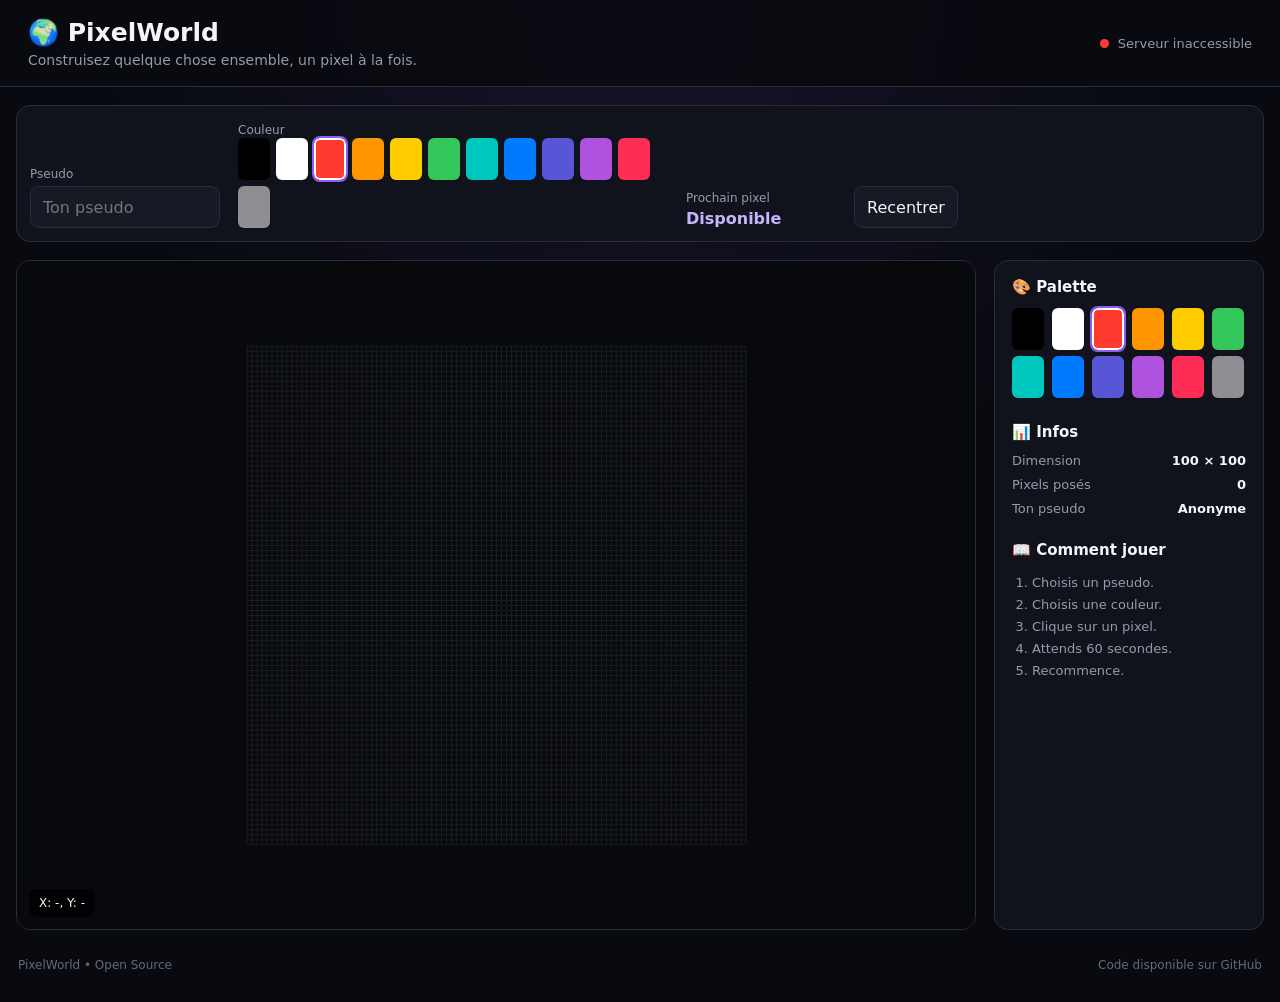
==== frontend/index.html @ 31eacc60 "V1" ====
<!DOCTYPE html>
<html lang="fr">
<head>
<meta charset="UTF-8">
<meta name="viewport" content="width=device-width, initial-scale=1.0">
<title>PixelWorld 🌍</title>
<link rel="stylesheet" href="style.css">
</head>
<body>
<header>
  <div>
    <h1>🌍 PixelWorld</h1>
    <p>Construisez quelque chose ensemble, un pixel à la fois.</p>
  </div>
  <div class="status"><span id="connectionDot"></span><span id="connectionText">Connexion...</span></div>
</header>

<main>
<section class="toolbar">
  <div class="player">
    <label for="username">Pseudo</label>
    <input id="username" maxlength="20" placeholder="Ton pseudo">
  </div>
  <div>
    <span class="label">Couleur</span>
    <div id="palette" class="palette"></div>
  </div>
  <div class="cooldown-box"><span>Prochain pixel</span><strong id="cooldown">Disponible</strong></div>
  <button id="resetView" type="button">Recentrer</button>
</section>

<section class="game">
  <div class="map-wrapper" id="mapWrapper">
    <canvas id="canvas"></canvas>
    <div id="coordinates">X: -, Y: -</div>
    <div id="message" role="status"></div>
  </div>

  <aside>
    <h2>🎨 Palette</h2>
    <div id="paletteSide"></div>
    <h2>📊 Infos</h2>
    <div class="stats">
      <div><span>Dimension</span><strong>100 × 100</strong></div>
      <div><span>Pixels posés</span><strong id="pixelCount">0</strong></div>
      <div><span>Ton pseudo</span><strong id="playerDisplay">-</strong></div>
    </div>
    <h2>📖 Comment jouer</h2>
    <ol>
      <li>Choisis un pseudo.</li>
      <li>Choisis une couleur.</li>
      <li>Clique sur un pixel.</li>
      <li>Attends 60 secondes.</li>
      <li>Recommence.</li>
    </ol>
  </aside>
</section>
</main>

<footer><span>PixelWorld • Open Source</span><span>Code disponible sur GitHub</span></footer>
<script src="script.js"></script>
</body>
</html>
---- frontend/style.css ----
*{box-sizing:border-box}
:root{--bg:#090a10;--panel:#11131c;--panel2:#171a25;--border:#292d3d;--text:#f4f5f7;--muted:#969bab;--accent:#8b5cf6}
body{margin:0;min-height:100vh;background:radial-gradient(circle at top,#171329 0,var(--bg) 45%);color:var(--text);font-family:Inter,system-ui,Arial,sans-serif}
header{min-height:86px;padding:18px 28px;border-bottom:1px solid var(--border);background:rgba(9,10,16,.9);display:flex;justify-content:space-between;align-items:center;gap:20px}
h1{margin:0;font-size:25px} header p{margin:5px 0 0;color:var(--muted);font-size:14px}
.status{display:flex;align-items:center;gap:9px;color:var(--muted);font-size:13px}
#connectionDot{width:9px;height:9px;border-radius:50%;background:#f59e0b}
main{width:min(1500px,calc(100% - 32px));margin:18px auto}
.toolbar{background:var(--panel);border:1px solid var(--border);border-radius:14px;padding:13px;display:flex;align-items:end;gap:18px;flex-wrap:wrap}
.player{display:flex;flex-direction:column;gap:5px}
label,.label,.cooldown-box span{color:var(--muted);font-size:12px}
input,button{min-height:42px;border:1px solid var(--border);border-radius:9px;background:var(--panel2);color:var(--text);padding:0 12px;font:inherit}
input{width:190px} button{cursor:pointer} button:hover{border-color:#595f76}
.cooldown-box{min-width:150px;display:flex;flex-direction:column;gap:4px}.cooldown-box strong{color:#c4b5fd}
.game{margin-top:18px;display:grid;grid-template-columns:minmax(0,1fr) 270px;gap:18px}
.map-wrapper{position:relative;min-height:620px;height:calc(100vh - 230px);max-height:850px;overflow:hidden;border:1px solid var(--border);border-radius:14px;background:#07080c;cursor:crosshair;touch-action:none}
canvas{display:block;width:100%;height:100%}
#coordinates{position:absolute;left:12px;bottom:12px;background:rgba(0,0,0,.72);padding:7px 10px;border-radius:7px;font-size:12px;pointer-events:none}
#message{position:absolute;left:50%;top:18px;transform:translateX(-50%);padding:9px 14px;background:rgba(20,22,31,.95);border:1px solid var(--border);border-radius:9px;opacity:0;pointer-events:none;transition:opacity .2s;white-space:nowrap}
#message.show{opacity:1}
aside{background:var(--panel);border:1px solid var(--border);border-radius:14px;padding:17px}
aside h2{font-size:15px;margin:0 0 12px} aside h2:not(:first-child){margin-top:25px}
.palette{display:flex;gap:6px;flex-wrap:wrap;max-width:430px}
.color{width:32px;height:32px;border:2px solid transparent;border-radius:6px;cursor:pointer;padding:0}
.color.selected{border-color:white;outline:2px solid var(--accent)}
#paletteSide{display:grid;grid-template-columns:repeat(6,1fr);gap:6px}
.stats{display:flex;flex-direction:column;gap:9px}.stats div{display:flex;justify-content:space-between;gap:10px;font-size:13px}.stats span{color:var(--muted)}
ol{color:var(--muted);padding-left:20px;font-size:13px;line-height:1.7}
footer{width:min(1500px,calc(100% - 32px));margin:0 auto 20px;padding:10px 2px;display:flex;justify-content:space-between;color:#656978;font-size:12px}
@media(max-width:900px){.game{grid-template-columns:1fr}.map-wrapper{height:65vh;min-height:450px}aside{display:none}}
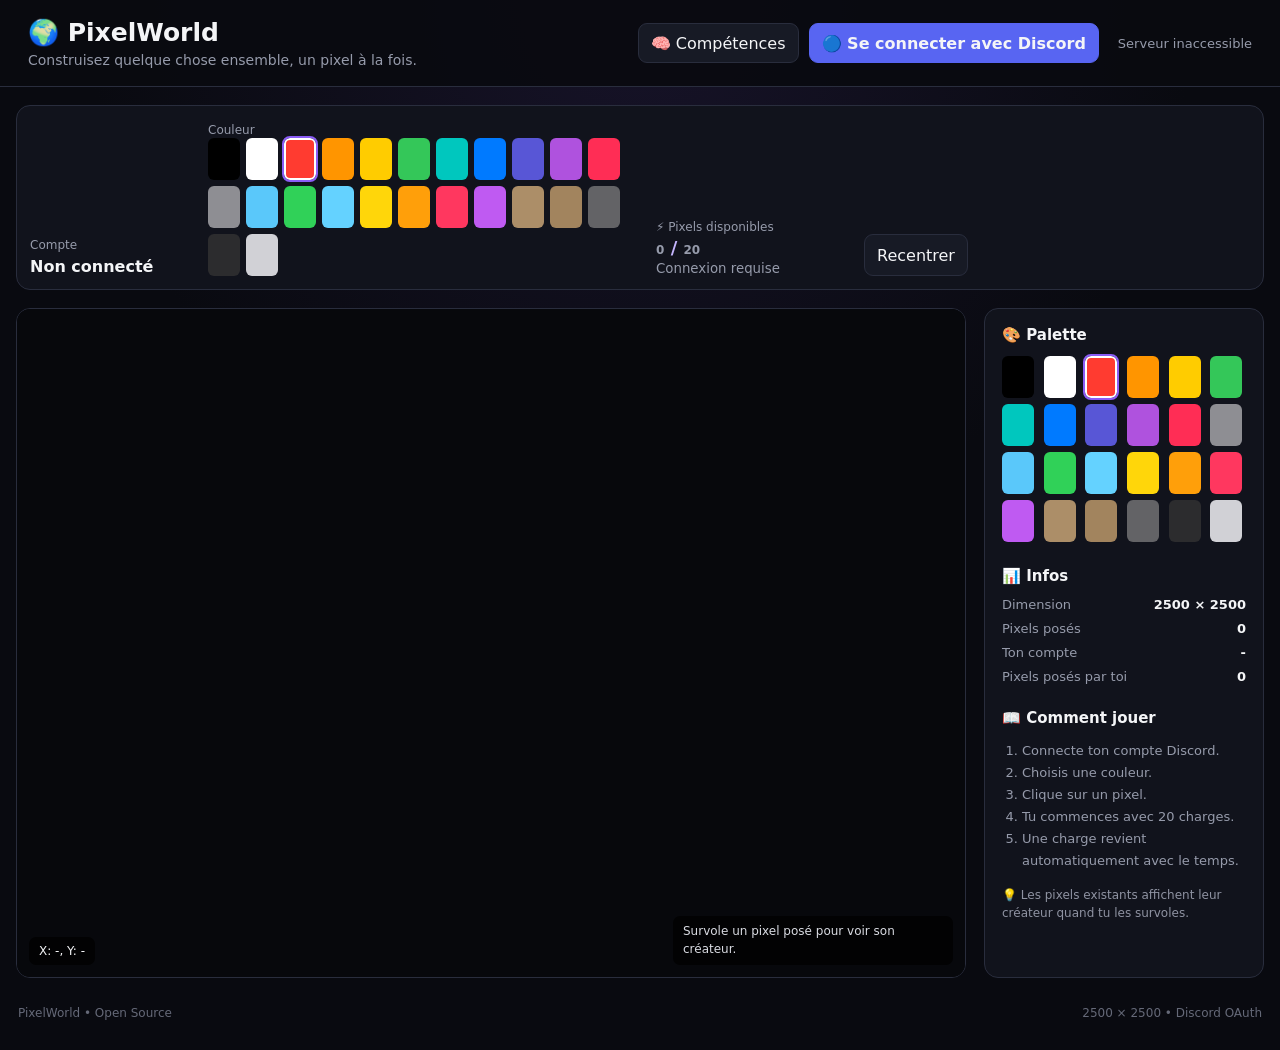
==== commit c66950ce: "Add files via upload" ====
--- a/frontend/index.html
+++ b/frontend/index.html
@@ -12,20 +12,28 @@
     <h1>🌍 PixelWorld</h1>
     <p>Construisez quelque chose ensemble, un pixel à la fois.</p>
   </div>
-  <div class="status"><span id="connectionDot"></span><span id="connectionText">Connexion...</span></div>
+  <div class="header-actions">
+    <a class="top-button" href="skills.html">🧠 Compétences</a>
+    <div id="accountArea"></div>
+    <div class="status"><span id="connectionDot"></span><span id="connectionText">Connexion...</span></div>
+  </div>
 </header>
 
 <main>
 <section class="toolbar">
-  <div class="player">
-    <label for="username">Pseudo</label>
-    <input id="username" maxlength="20" placeholder="Ton pseudo">
+  <div class="player" id="playerBox">
+    <span class="label">Compte</span>
+    <strong id="playerDisplay">Non connecté</strong>
   </div>
   <div>
     <span class="label">Couleur</span>
     <div id="palette" class="palette"></div>
   </div>
-  <div class="cooldown-box"><span>Prochain pixel</span><strong id="cooldown">Disponible</strong></div>
+  <div class="charge-box">
+    <span>⚡ Pixels disponibles</span>
+    <strong><span id="pixelBalance">0</span> / <span id="pixelMax">20</span></strong>
+    <small id="rechargeText">Connexion requise</small>
+  </div>
   <button id="resetView" type="button">Recentrer</button>
 </section>
 
@@ -33,6 +41,7 @@
   <div class="map-wrapper" id="mapWrapper">
     <canvas id="canvas"></canvas>
     <div id="coordinates">X: -, Y: -</div>
+    <div id="pixelInfo">Survole un pixel posé pour voir son créateur.</div>
     <div id="message" role="status"></div>
   </div>
 
@@ -41,23 +50,25 @@
     <div id="paletteSide"></div>
     <h2>📊 Infos</h2>
     <div class="stats">
-      <div><span>Dimension</span><strong>100 × 100</strong></div>
+      <div><span>Dimension</span><strong>2500 × 2500</strong></div>
       <div><span>Pixels posés</span><strong id="pixelCount">0</strong></div>
-      <div><span>Ton pseudo</span><strong id="playerDisplay">-</strong></div>
+      <div><span>Ton compte</span><strong id="playerDisplaySide">-</strong></div>
+      <div><span>Pixels posés par toi</span><strong id="totalPlaced">0</strong></div>
     </div>
     <h2>📖 Comment jouer</h2>
     <ol>
-      <li>Choisis un pseudo.</li>
+      <li>Connecte ton compte Discord.</li>
       <li>Choisis une couleur.</li>
       <li>Clique sur un pixel.</li>
-      <li>Attends 60 secondes.</li>
-      <li>Recommence.</li>
+      <li>Tu commences avec 20 charges.</li>
+      <li>Une charge revient automatiquement avec le temps.</li>
     </ol>
+    <p class="hint">💡 Les pixels existants affichent leur créateur quand tu les survoles.</p>
   </aside>
 </section>
 </main>
 
-<footer><span>PixelWorld • Open Source</span><span>Code disponible sur GitHub</span></footer>
+<footer><span>PixelWorld • Open Source</span><span>2500 × 2500 • Discord OAuth</span></footer>
 <script src="script.js"></script>
 </body>
 </html>
--- a/frontend/style.css
+++ b/frontend/style.css
@@ -1,30 +1,11 @@
 *{box-sizing:border-box}
-:root{--bg:#090a10;--panel:#11131c;--panel2:#171a25;--border:#292d3d;--text:#f4f5f7;--muted:#969bab;--accent:#8b5cf6}
+:root{--bg:#090a10;--panel:#11131c;--panel2:#171a25;--border:#292d3d;--text:#f4f5f7;--muted:#969bab;--accent:#8b5cf6;--discord:#5865f2}
 body{margin:0;min-height:100vh;background:radial-gradient(circle at top,#171329 0,var(--bg) 45%);color:var(--text);font-family:Inter,system-ui,Arial,sans-serif}
-header{min-height:86px;padding:18px 28px;border-bottom:1px solid var(--border);background:rgba(9,10,16,.9);display:flex;justify-content:space-between;align-items:center;gap:20px}
-h1{margin:0;font-size:25px} header p{margin:5px 0 0;color:var(--muted);font-size:14px}
-.status{display:flex;align-items:center;gap:9px;color:var(--muted);font-size:13px}
-#connectionDot{width:9px;height:9px;border-radius:50%;background:#f59e0b}
-main{width:min(1500px,calc(100% - 32px));margin:18px auto}
-.toolbar{background:var(--panel);border:1px solid var(--border);border-radius:14px;padding:13px;display:flex;align-items:end;gap:18px;flex-wrap:wrap}
-.player{display:flex;flex-direction:column;gap:5px}
-label,.label,.cooldown-box span{color:var(--muted);font-size:12px}
-input,button{min-height:42px;border:1px solid var(--border);border-radius:9px;background:var(--panel2);color:var(--text);padding:0 12px;font:inherit}
-input{width:190px} button{cursor:pointer} button:hover{border-color:#595f76}
-.cooldown-box{min-width:150px;display:flex;flex-direction:column;gap:4px}.cooldown-box strong{color:#c4b5fd}
-.game{margin-top:18px;display:grid;grid-template-columns:minmax(0,1fr) 270px;gap:18px}
-.map-wrapper{position:relative;min-height:620px;height:calc(100vh - 230px);max-height:850px;overflow:hidden;border:1px solid var(--border);border-radius:14px;background:#07080c;cursor:crosshair;touch-action:none}
-canvas{display:block;width:100%;height:100%}
-#coordinates{position:absolute;left:12px;bottom:12px;background:rgba(0,0,0,.72);padding:7px 10px;border-radius:7px;font-size:12px;pointer-events:none}
-#message{position:absolute;left:50%;top:18px;transform:translateX(-50%);padding:9px 14px;background:rgba(20,22,31,.95);border:1px solid var(--border);border-radius:9px;opacity:0;pointer-events:none;transition:opacity .2s;white-space:nowrap}
-#message.show{opacity:1}
-aside{background:var(--panel);border:1px solid var(--border);border-radius:14px;padding:17px}
-aside h2{font-size:15px;margin:0 0 12px} aside h2:not(:first-child){margin-top:25px}
-.palette{display:flex;gap:6px;flex-wrap:wrap;max-width:430px}
-.color{width:32px;height:32px;border:2px solid transparent;border-radius:6px;cursor:pointer;padding:0}
-.color.selected{border-color:white;outline:2px solid var(--accent)}
-#paletteSide{display:grid;grid-template-columns:repeat(6,1fr);gap:6px}
-.stats{display:flex;flex-direction:column;gap:9px}.stats div{display:flex;justify-content:space-between;gap:10px;font-size:13px}.stats span{color:var(--muted)}
-ol{color:var(--muted);padding-left:20px;font-size:13px;line-height:1.7}
+header{min-height:86px;padding:18px 28px;border-bottom:1px solid var(--border);background:rgba(9,10,16,.92);display:flex;justify-content:space-between;align-items:center;gap:20px}h1{margin:0;font-size:25px}header p{margin:5px 0 0;color:var(--muted);font-size:14px}
+.header-actions{display:flex;align-items:center;gap:10px;flex-wrap:wrap;justify-content:flex-end}.status{display:flex;align-items:center;gap:9px;color:var(--muted);font-size:13px}.account-name{color:#ddd;font-size:13px}.top-button,.discord-button{display:inline-flex;align-items:center;justify-content:center;min-height:40px;border:1px solid var(--border);border-radius:9px;background:var(--panel2);color:var(--text);padding:0 12px;text-decoration:none;font:inherit;cursor:pointer}.discord-button{background:var(--discord);border-color:var(--discord);font-weight:700}.top-button:hover,.discord-button:hover{filter:brightness(1.08)}
+main{width:min(1500px,calc(100% - 32px));margin:18px auto}.toolbar{background:var(--panel);border:1px solid var(--border);border-radius:14px;padding:13px;display:flex;align-items:end;gap:18px;flex-wrap:wrap}.player{display:flex;flex-direction:column;gap:5px;min-width:160px}label,.label,.charge-box span{color:var(--muted);font-size:12px}.charge-box{min-width:190px;display:flex;flex-direction:column;gap:3px}.charge-box strong{font-size:18px;color:#c4b5fd}.charge-box small{color:var(--muted)}button{min-height:42px;border:1px solid var(--border);border-radius:9px;background:var(--panel2);color:var(--text);padding:0 12px;font:inherit;cursor:pointer}button:hover{border-color:#595f76}button:disabled{opacity:.45;cursor:not-allowed}
+.game{margin-top:18px;display:grid;grid-template-columns:minmax(0,1fr) 280px;gap:18px}.map-wrapper{position:relative;min-height:620px;height:calc(100vh - 230px);max-height:850px;overflow:hidden;border:1px solid var(--border);border-radius:14px;background:#07080c;cursor:crosshair;touch-action:none}canvas{display:block;width:100%;height:100%}#coordinates,#pixelInfo{position:absolute;background:rgba(0,0,0,.78);padding:7px 10px;border-radius:7px;font-size:12px;pointer-events:none;max-width:280px}#coordinates{left:12px;bottom:12px}#pixelInfo{right:12px;bottom:12px;color:#d9dbe2;line-height:1.45}#message{position:absolute;left:50%;top:18px;transform:translateX(-50%);padding:9px 14px;background:rgba(20,22,31,.96);border:1px solid var(--border);border-radius:9px;opacity:0;pointer-events:none;transition:opacity .2s;white-space:nowrap;z-index:3}#message.show{opacity:1}
+aside,.skill-header,.skill-card{background:var(--panel);border:1px solid var(--border);border-radius:14px}aside{padding:17px}aside h2{font-size:15px;margin:0 0 12px}aside h2:not(:first-child){margin-top:25px}.palette{display:flex;gap:6px;flex-wrap:wrap;max-width:430px}.color{width:32px;height:32px;border:2px solid transparent;border-radius:6px;cursor:pointer;padding:0}.color.selected{border-color:white;outline:2px solid var(--accent)}#paletteSide{display:grid;grid-template-columns:repeat(6,1fr);gap:6px}.stats{display:flex;flex-direction:column;gap:9px}.stats div{display:flex;justify-content:space-between;gap:10px;font-size:13px}.stats span{color:var(--muted)}ol{color:var(--muted);padding-left:20px;font-size:13px;line-height:1.7}.hint{color:#8f93a2;font-size:12px;line-height:1.5}
+.skills-page{max-width:1200px}.skill-header{padding:20px;display:flex;justify-content:space-between;align-items:center;gap:20px}.skill-header h2{margin:0 0 5px}.skill-header p{margin:0;color:var(--muted)}.skill-stat{padding:12px 18px;border:1px solid var(--border);border-radius:10px;text-align:center}.skill-stat span{display:block;color:var(--muted);font-size:12px}.skill-stat strong{font-size:20px}.skill-tree{display:grid;grid-template-columns:repeat(3,1fr);gap:18px;margin-top:18px}.skill-card{padding:24px;text-align:center}.skill-icon{font-size:42px}.skill-card h3{margin:10px 0 7px;font-size:20px}.skill-card p{color:var(--muted);font-size:13px;min-height:38px}.skill-card ul{text-align:left;color:#aeb2bf;font-size:13px;line-height:1.7;padding-left:20px}.level{margin:14px 0;color:#c4b5fd;font-weight:700}.skill-button{width:100%;margin-top:10px}.skill-message{min-height:28px;margin:16px auto;text-align:center;color:#c4b5fd}
 footer{width:min(1500px,calc(100% - 32px));margin:0 auto 20px;padding:10px 2px;display:flex;justify-content:space-between;color:#656978;font-size:12px}
-@media(max-width:900px){.game{grid-template-columns:1fr}.map-wrapper{height:65vh;min-height:450px}aside{display:none}}
+@media(max-width:1000px){.game{grid-template-columns:1fr}.map-wrapper{height:65vh;min-height:450px}aside{display:none}.skill-tree{grid-template-columns:1fr}}@media(max-width:700px){header{align-items:flex-start;flex-direction:column}.header-actions{justify-content:flex-start}.skill-header{flex-direction:column;align-items:stretch;text-align:center}}
